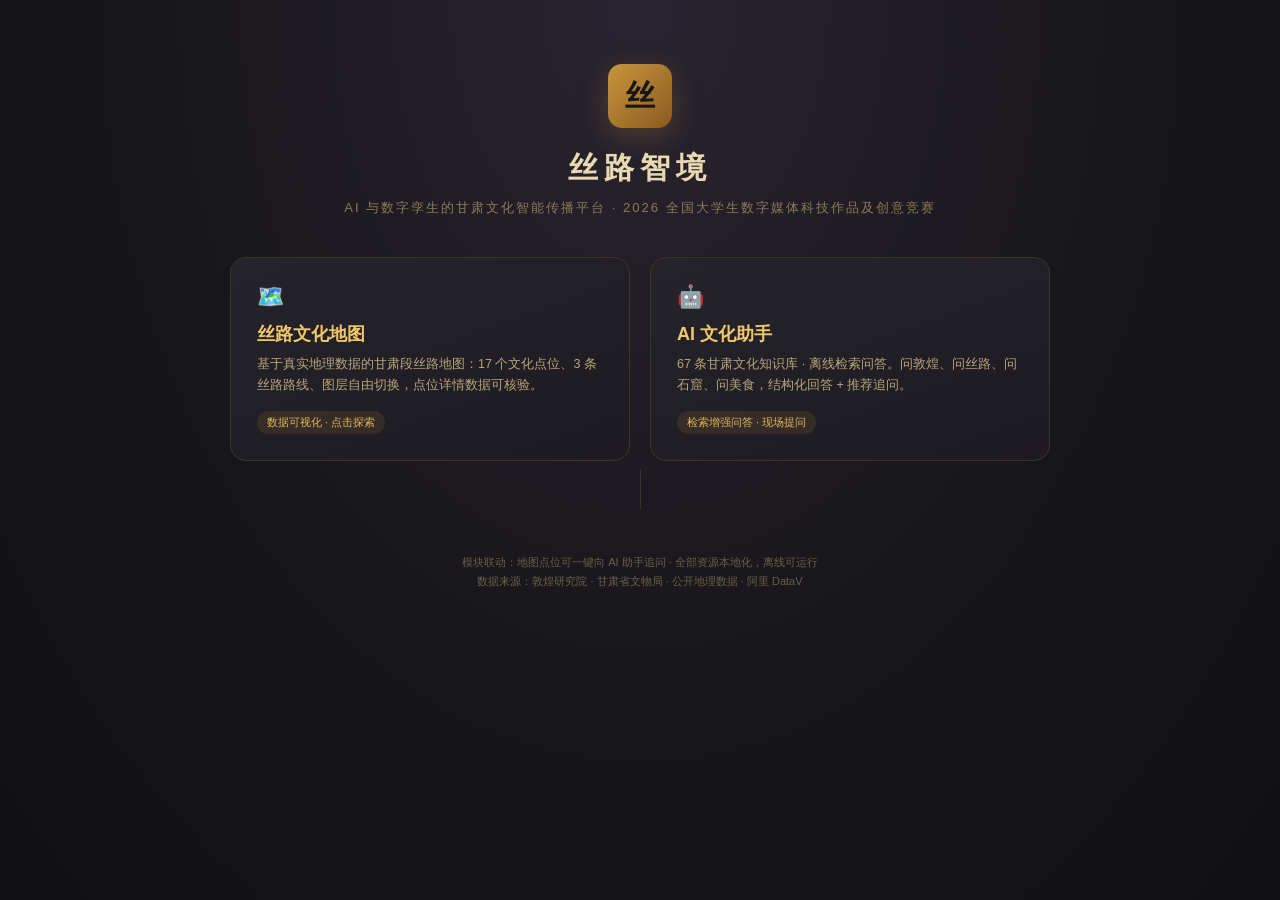
==== index.html @ 6a6a1966 "丝路智境在线版：门户 + 文化地图 + AI助手纯前端（67条知识库离线检索）" ====
<!DOCTYPE html>
<html lang="zh-CN">
<head>
<meta charset="UTF-8">
<meta name="viewport" content="width=device-width, initial-scale=1.0">
<title>丝路智境 · AI与数字孪生的甘肃文化智能传播平台</title>
<style>
  * { margin: 0; padding: 0; box-sizing: border-box; }
  body {
    font-family: "PingFang SC", "Microsoft YaHei", sans-serif;
    background: radial-gradient(ellipse at 50% 0%, #2a2430 0%, #17161a 55%, #101014 100%);
    min-height: 100vh; color: #e8d9b0;
  }
  .wrap { max-width: 900px; margin: 0 auto; padding: 64px 24px 48px; }
  .mark {
    width: 64px; height: 64px; border-radius: 14px; margin: 0 auto 20px;
    background: linear-gradient(135deg, #c8963c, #8a5a1e); color: #17161a;
    display: flex; align-items: center; justify-content: center;
    font-size: 30px; font-weight: 800; box-shadow: 0 8px 30px rgba(200,150,60,.25);
  }
  h1 { text-align: center; font-size: 30px; letter-spacing: 6px; }
  .sub { text-align: center; color: #8a7a5a; font-size: 13px; margin: 10px 0 40px; letter-spacing: 2px; }
  .cards { display: flex; gap: 20px; flex-wrap: wrap; justify-content: center; }
  .card {
    flex: 1 1 260px; max-width: 400px; padding: 26px; border-radius: 16px;
    background: linear-gradient(160deg, #26242b, #1d1b21);
    border: 1px solid #3a3428; text-decoration: none; color: inherit;
    transition: transform .2s, border-color .2s;
  }
  .card:hover { transform: translateY(-4px); border-color: #c8963c; }
  .card .icon { font-size: 22px; color: #c8963c; margin-bottom: 12px; }
  .card h2 { font-size: 18px; color: #f0c76a; margin-bottom: 8px; }
  .card p { font-size: 12.5px; color: #b8a579; line-height: 1.7; }
  .card .tag {
    display: inline-block; margin-top: 14px; padding: 4px 10px; font-size: 11px;
    border-radius: 20px; background: rgba(200,150,60,.12); color: #e0b95a;
  }
  .foot { text-align: center; color: #6b5f45; font-size: 11px; margin-top: 44px; line-height: 1.8; }
  .line { width: 1px; height: 40px; margin: 8px auto; background: #3a3428; }
</style>
</head>
<body>
<div class="wrap">
  <div class="mark">丝</div>
  <h1>丝路智境</h1>
  <div class="sub">AI 与数字孪生的甘肃文化智能传播平台 · 2026 全国大学生数字媒体科技作品及创意竞赛</div>

  <div class="cards">
    <a class="card" href="map/">
      <div class="icon">🗺️</div>
      <h2>丝路文化地图</h2>
      <p>基于真实地理数据的甘肃段丝路地图：17 个文化点位、3 条丝路路线、图层自由切换，点位详情数据可核验。</p>
      <span class="tag">数据可视化 · 点击探索</span>
    </a>
    <a class="card" href="ai/">
      <div class="icon">🤖</div>
      <h2>AI 文化助手</h2>
      <p>67 条甘肃文化知识库 · 离线检索问答。问敦煌、问丝路、问石窟、问美食，结构化回答 + 推荐追问。</p>
      <span class="tag">检索增强问答 · 现场提问</span>
    </a>
  </div>

  <div class="line"></div>
  <div class="foot">
    模块联动：地图点位可一键向 AI 助手追问 · 全部资源本地化，离线可运行<br>
    数据来源：敦煌研究院 · 甘肃省文物局 · 公开地理数据 · 阿里 DataV
  </div>
</div>
</body>
</html>
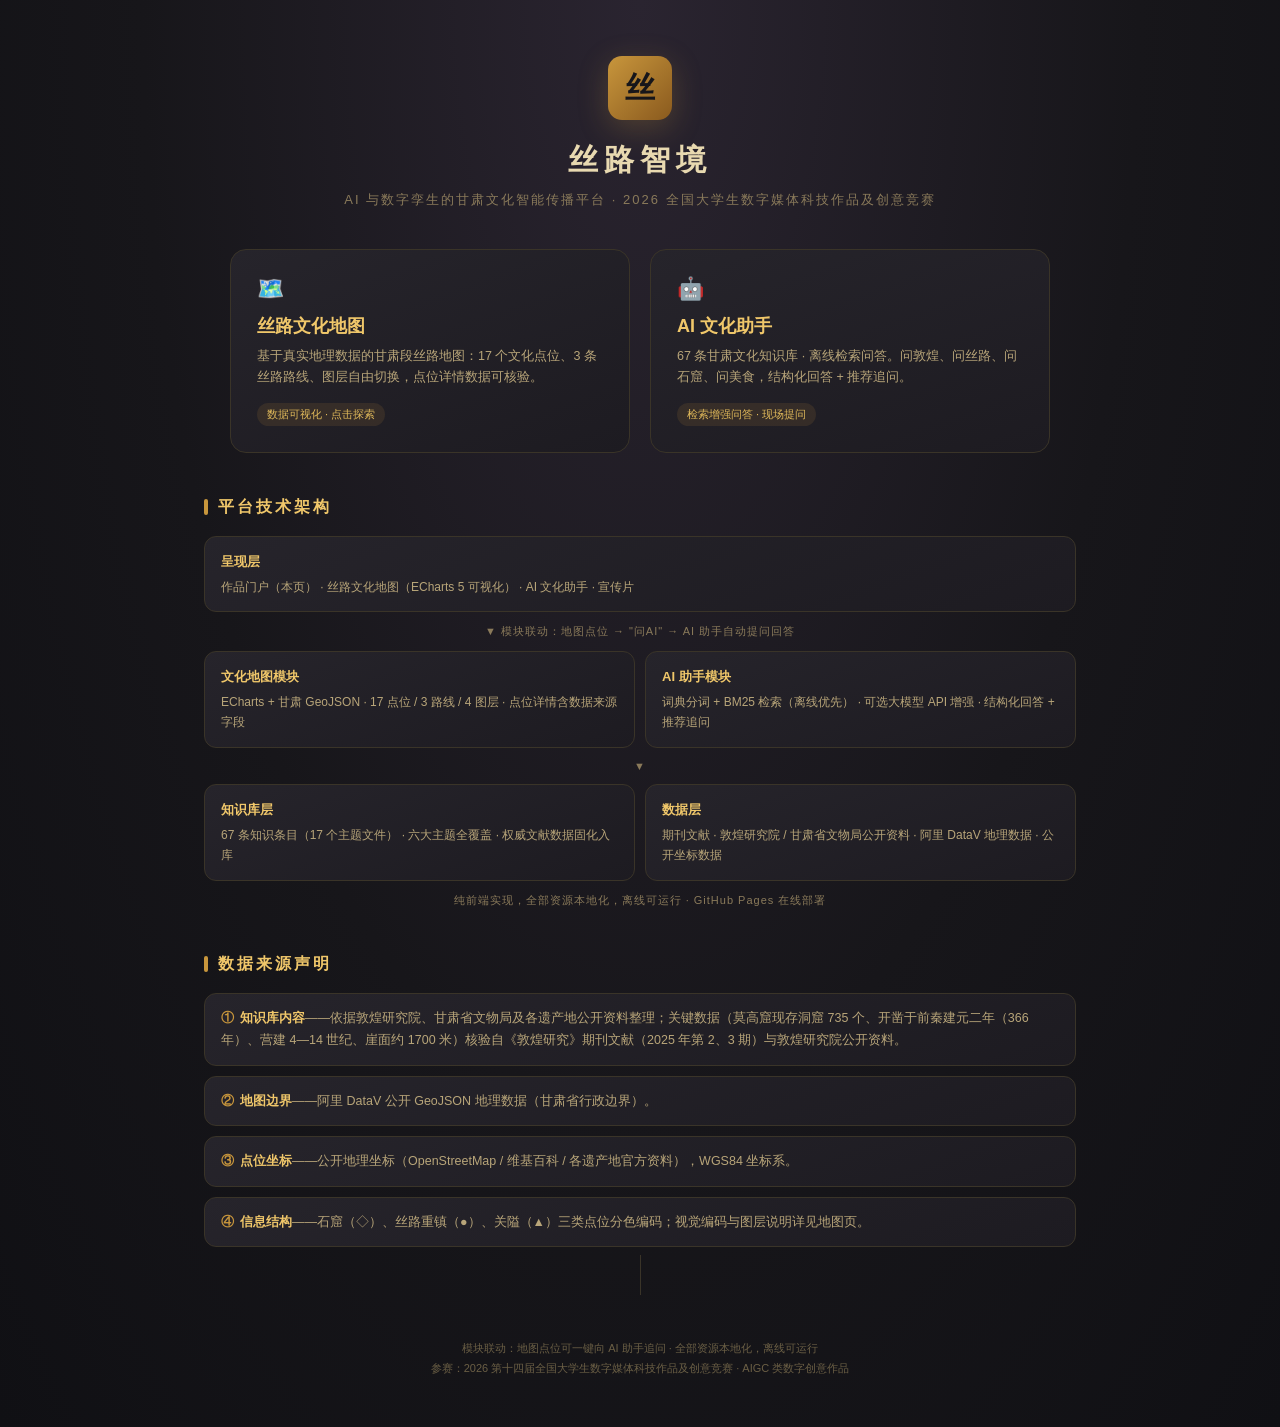
==== commit 9f4e37b2: "门户加技术架构+数据来源声明；地图加数据来源面板（17点位source）；AI加知识库覆盖说明" ====
--- a/index.html
+++ b/index.html
@@ -1,70 +1,128 @@
-<!DOCTYPE html>
-<html lang="zh-CN">
-<head>
-<meta charset="UTF-8">
-<meta name="viewport" content="width=device-width, initial-scale=1.0">
-<title>丝路智境 · AI与数字孪生的甘肃文化智能传播平台</title>
-<style>
-  * { margin: 0; padding: 0; box-sizing: border-box; }
-  body {
-    font-family: "PingFang SC", "Microsoft YaHei", sans-serif;
-    background: radial-gradient(ellipse at 50% 0%, #2a2430 0%, #17161a 55%, #101014 100%);
-    min-height: 100vh; color: #e8d9b0;
-  }
-  .wrap { max-width: 900px; margin: 0 auto; padding: 64px 24px 48px; }
-  .mark {
-    width: 64px; height: 64px; border-radius: 14px; margin: 0 auto 20px;
-    background: linear-gradient(135deg, #c8963c, #8a5a1e); color: #17161a;
-    display: flex; align-items: center; justify-content: center;
-    font-size: 30px; font-weight: 800; box-shadow: 0 8px 30px rgba(200,150,60,.25);
-  }
-  h1 { text-align: center; font-size: 30px; letter-spacing: 6px; }
-  .sub { text-align: center; color: #8a7a5a; font-size: 13px; margin: 10px 0 40px; letter-spacing: 2px; }
-  .cards { display: flex; gap: 20px; flex-wrap: wrap; justify-content: center; }
-  .card {
-    flex: 1 1 260px; max-width: 400px; padding: 26px; border-radius: 16px;
-    background: linear-gradient(160deg, #26242b, #1d1b21);
-    border: 1px solid #3a3428; text-decoration: none; color: inherit;
-    transition: transform .2s, border-color .2s;
-  }
-  .card:hover { transform: translateY(-4px); border-color: #c8963c; }
-  .card .icon { font-size: 22px; color: #c8963c; margin-bottom: 12px; }
-  .card h2 { font-size: 18px; color: #f0c76a; margin-bottom: 8px; }
-  .card p { font-size: 12.5px; color: #b8a579; line-height: 1.7; }
-  .card .tag {
-    display: inline-block; margin-top: 14px; padding: 4px 10px; font-size: 11px;
-    border-radius: 20px; background: rgba(200,150,60,.12); color: #e0b95a;
-  }
-  .foot { text-align: center; color: #6b5f45; font-size: 11px; margin-top: 44px; line-height: 1.8; }
-  .line { width: 1px; height: 40px; margin: 8px auto; background: #3a3428; }
-</style>
-</head>
-<body>
-<div class="wrap">
-  <div class="mark">丝</div>
-  <h1>丝路智境</h1>
-  <div class="sub">AI 与数字孪生的甘肃文化智能传播平台 · 2026 全国大学生数字媒体科技作品及创意竞赛</div>
-
-  <div class="cards">
-    <a class="card" href="map/">
-      <div class="icon">🗺️</div>
-      <h2>丝路文化地图</h2>
-      <p>基于真实地理数据的甘肃段丝路地图：17 个文化点位、3 条丝路路线、图层自由切换，点位详情数据可核验。</p>
-      <span class="tag">数据可视化 · 点击探索</span>
-    </a>
-    <a class="card" href="ai/">
-      <div class="icon">🤖</div>
-      <h2>AI 文化助手</h2>
-      <p>67 条甘肃文化知识库 · 离线检索问答。问敦煌、问丝路、问石窟、问美食，结构化回答 + 推荐追问。</p>
-      <span class="tag">检索增强问答 · 现场提问</span>
-    </a>
-  </div>
-
-  <div class="line"></div>
-  <div class="foot">
-    模块联动：地图点位可一键向 AI 助手追问 · 全部资源本地化，离线可运行<br>
-    数据来源：敦煌研究院 · 甘肃省文物局 · 公开地理数据 · 阿里 DataV
-  </div>
-</div>
-</body>
-</html>
+<!DOCTYPE html>
+<html lang="zh-CN">
+<head>
+<meta charset="UTF-8">
+<meta name="viewport" content="width=device-width, initial-scale=1.0">
+<title>丝路智境 · AI与数字孪生的甘肃文化智能传播平台</title>
+<style>
+  * { margin: 0; padding: 0; box-sizing: border-box; }
+  body {
+    font-family: "PingFang SC", "Microsoft YaHei", sans-serif;
+    background: radial-gradient(ellipse at 50% 0%, #2a2430 0%, #17161a 55%, #101014 100%);
+    min-height: 100vh; color: #e8d9b0;
+  }
+  .wrap { max-width: 920px; margin: 0 auto; padding: 56px 24px 48px; }
+  .mark {
+    width: 64px; height: 64px; border-radius: 14px; margin: 0 auto 20px;
+    background: linear-gradient(135deg, #c8963c, #8a5a1e); color: #17161a;
+    display: flex; align-items: center; justify-content: center;
+    font-size: 30px; font-weight: 800; box-shadow: 0 8px 30px rgba(200,150,60,.25);
+  }
+  h1 { text-align: center; font-size: 30px; letter-spacing: 6px; }
+  .sub { text-align: center; color: #8a7a5a; font-size: 13px; margin: 10px 0 40px; letter-spacing: 2px; }
+  .cards { display: flex; gap: 20px; flex-wrap: wrap; justify-content: center; }
+  .card {
+    flex: 1 1 260px; max-width: 400px; padding: 26px; border-radius: 16px;
+    background: linear-gradient(160deg, #26242b, #1d1b21);
+    border: 1px solid #3a3428; text-decoration: none; color: inherit;
+    transition: transform .2s, border-color .2s;
+  }
+  .card:hover { transform: translateY(-4px); border-color: #c8963c; }
+  .card .icon { font-size: 22px; color: #c8963c; margin-bottom: 12px; }
+  .card h2 { font-size: 18px; color: #f0c76a; margin-bottom: 8px; }
+  .card p { font-size: 12.5px; color: #b8a579; line-height: 1.7; }
+  .card .tag {
+    display: inline-block; margin-top: 14px; padding: 4px 10px; font-size: 11px;
+    border-radius: 20px; background: rgba(200,150,60,.12); color: #e0b95a;
+  }
+  .sec { margin-top: 44px; }
+  .sec h2 {
+    font-size: 16px; color: #f0c76a; letter-spacing: 3px; margin-bottom: 18px;
+    display: flex; align-items: center; gap: 10px;
+  }
+  .sec h2::before { content: ""; width: 4px; height: 16px; background: #c8963c; border-radius: 2px; }
+  /* 技术架构图 */
+  .arch { display: flex; flex-direction: column; gap: 10px; }
+  .arch-row { display: flex; gap: 10px; flex-wrap: wrap; }
+  .arch-item {
+    flex: 1 1 0; min-width: 150px; padding: 14px 16px; border-radius: 12px;
+    background: linear-gradient(160deg, #26242b, #1d1b21);
+    border: 1px solid #3a3428; font-size: 12px; line-height: 1.7; color: #b8a579;
+  }
+  .arch-item b { color: #f0c76a; font-size: 13px; display: block; margin-bottom: 4px; }
+  .arch-link {
+    text-align: center; color: #8a7a5a; font-size: 11px; padding: 2px 0; letter-spacing: 1px;
+  }
+  .arch-link .a { color: #c8963c; }
+  /* 数据来源 */
+  .src-list { display: flex; flex-direction: column; gap: 10px; }
+  .src-item {
+    padding: 13px 16px; border-radius: 12px; font-size: 12.5px; line-height: 1.8;
+    background: linear-gradient(160deg, #26242b, #1d1b21); border: 1px solid #3a3428;
+    color: #b8a579;
+  }
+  .src-item b { color: #f0c76a; }
+  .src-item .n { color: #c8963c; font-weight: 700; margin-right: 6px; }
+  .foot { text-align: center; color: #6b5f45; font-size: 11px; margin-top: 44px; line-height: 1.8; }
+  .line { width: 1px; height: 40px; margin: 8px auto; background: #3a3428; }
+</style>
+</head>
+<body>
+<div class="wrap">
+  <div class="mark">丝</div>
+  <h1>丝路智境</h1>
+  <div class="sub">AI 与数字孪生的甘肃文化智能传播平台 · 2026 全国大学生数字媒体科技作品及创意竞赛</div>
+
+  <div class="cards">
+    <a class="card" href="map/">
+      <div class="icon">🗺️</div>
+      <h2>丝路文化地图</h2>
+      <p>基于真实地理数据的甘肃段丝路地图：17 个文化点位、3 条丝路路线、图层自由切换，点位详情数据可核验。</p>
+      <span class="tag">数据可视化 · 点击探索</span>
+    </a>
+    <a class="card" href="ai/">
+      <div class="icon">🤖</div>
+      <h2>AI 文化助手</h2>
+      <p>67 条甘肃文化知识库 · 离线检索问答。问敦煌、问丝路、问石窟、问美食，结构化回答 + 推荐追问。</p>
+      <span class="tag">检索增强问答 · 现场提问</span>
+    </a>
+  </div>
+
+  <div class="sec">
+    <h2>平台技术架构</h2>
+    <div class="arch">
+      <div class="arch-row">
+        <div class="arch-item"><b>呈现层</b>作品门户（本页） · 丝路文化地图（ECharts 5 可视化） · AI 文化助手 · 宣传片</div>
+      </div>
+      <div class="arch-link">▼ 模块联动：地图点位 → "问AI" → AI 助手自动提问回答</div>
+      <div class="arch-row">
+        <div class="arch-item"><b>文化地图模块</b>ECharts + 甘肃 GeoJSON · 17 点位 / 3 路线 / 4 图层 · 点位详情含数据来源字段</div>
+        <div class="arch-item"><b>AI 助手模块</b>词典分词 + BM25 检索（离线优先） · 可选大模型 API 增强 · 结构化回答 + 推荐追问</div>
+      </div>
+      <div class="arch-link">▼</div>
+      <div class="arch-row">
+        <div class="arch-item"><b>知识库层</b>67 条知识条目（17 个主题文件） · 六大主题全覆盖 · 权威文献数据固化入库</div>
+        <div class="arch-item"><b>数据层</b>期刊文献 · 敦煌研究院 / 甘肃省文物局公开资料 · 阿里 DataV 地理数据 · 公开坐标数据</div>
+      </div>
+      <div class="arch-link">纯前端实现，全部资源本地化，离线可运行 · GitHub Pages 在线部署</div>
+    </div>
+  </div>
+
+  <div class="sec">
+    <h2>数据来源声明</h2>
+    <div class="src-list">
+      <div class="src-item"><span class="n">①</span><b>知识库内容</b>——依据敦煌研究院、甘肃省文物局及各遗产地公开资料整理；关键数据（莫高窟现存洞窟 735 个、开凿于前秦建元二年（366 年）、营建 4—14 世纪、崖面约 1700 米）核验自《敦煌研究》期刊文献（2025 年第 2、3 期）与敦煌研究院公开资料。</div>
+      <div class="src-item"><span class="n">②</span><b>地图边界</b>——阿里 DataV 公开 GeoJSON 地理数据（甘肃省行政边界）。</div>
+      <div class="src-item"><span class="n">③</span><b>点位坐标</b>——公开地理坐标（OpenStreetMap / 维基百科 / 各遗产地官方资料），WGS84 坐标系。</div>
+      <div class="src-item"><span class="n">④</span><b>信息结构</b>——石窟（◇）、丝路重镇（●）、关隘（▲）三类点位分色编码；视觉编码与图层说明详见地图页。</div>
+    </div>
+  </div>
+
+  <div class="line"></div>
+  <div class="foot">
+    模块联动：地图点位可一键向 AI 助手追问 · 全部资源本地化，离线可运行<br>
+    参赛：2026 第十四届全国大学生数字媒体科技作品及创意竞赛 · AIGC 类数字创意作品
+  </div>
+</div>
+</body>
+</html>
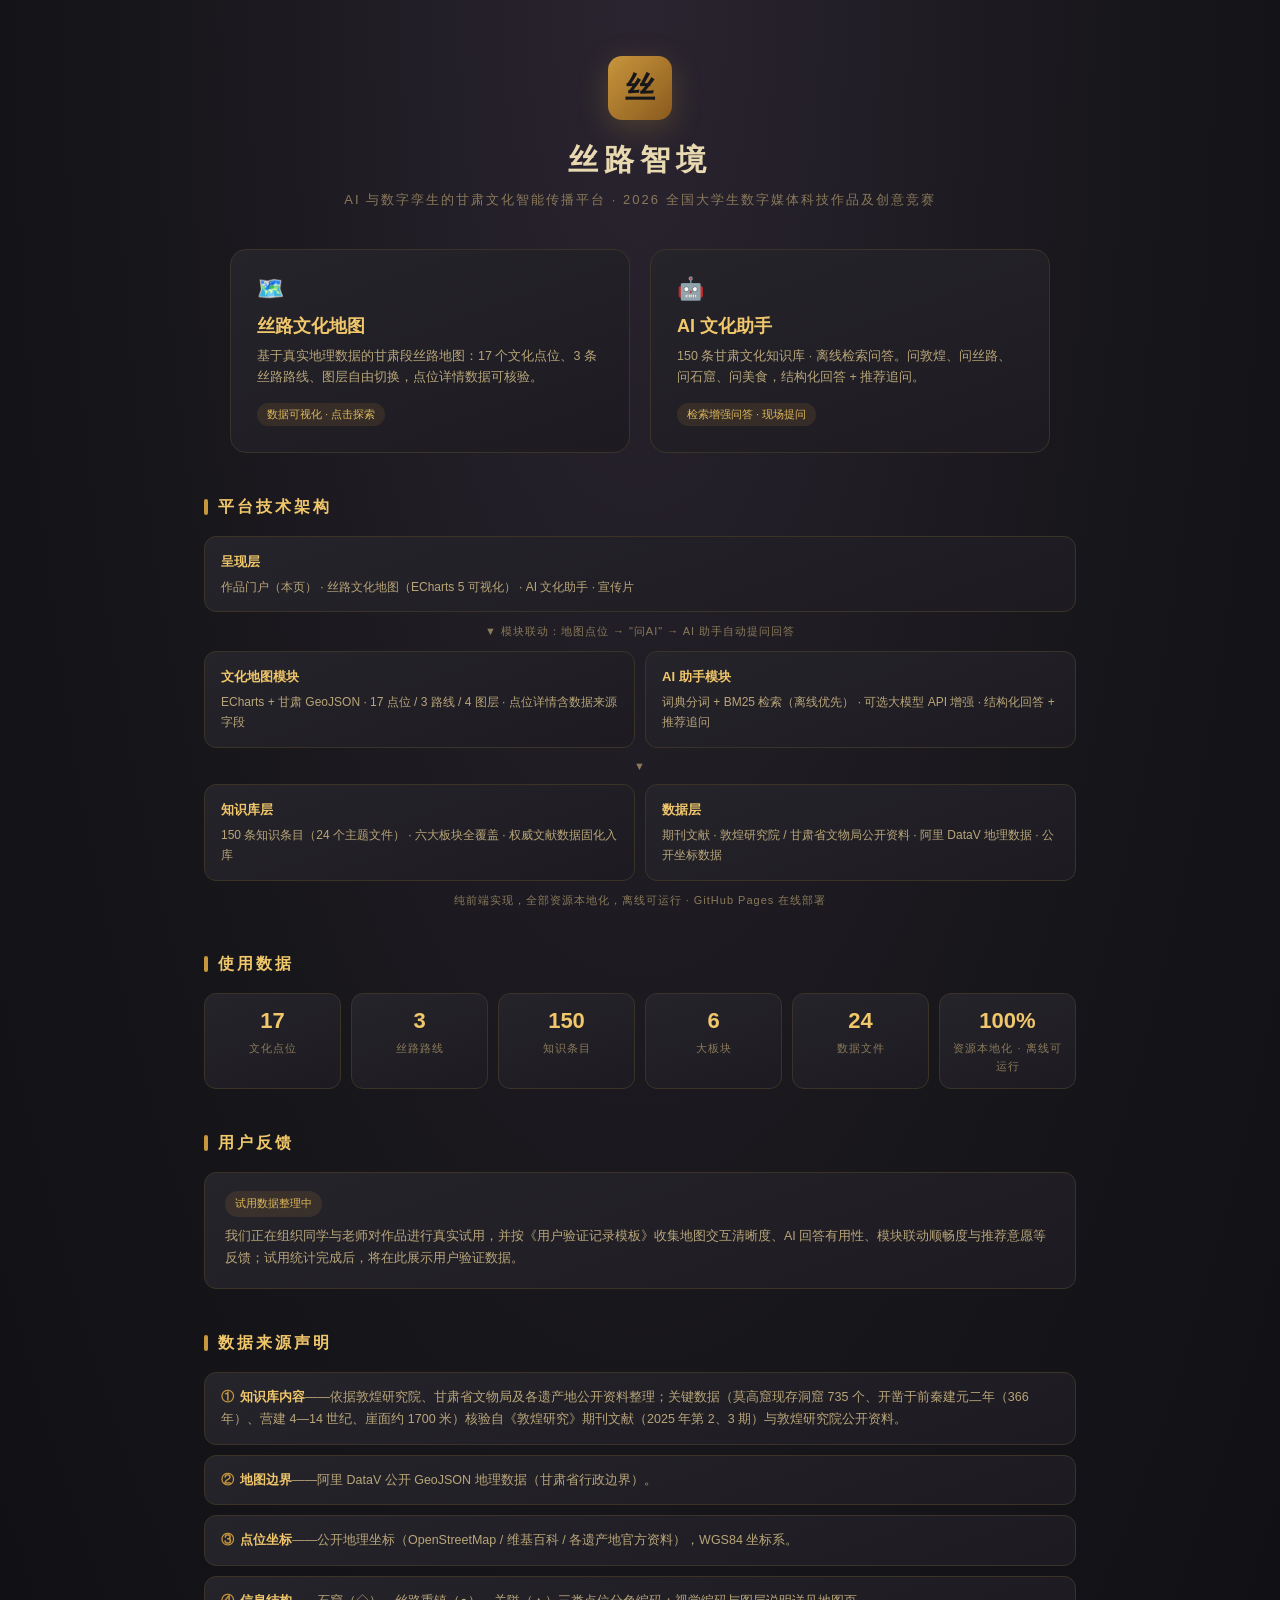
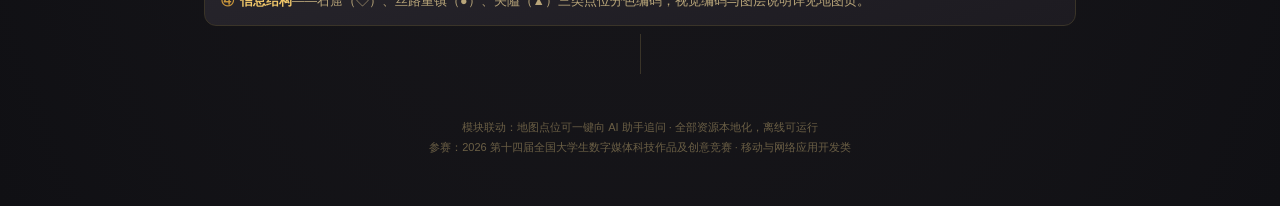
==== commit 2ee2ce1e: "知识库扩充至150条(24文件)；门户加使用数据条与用户反馈模块；AI页150条覆盖说明；地图数据来源面板与宣传片素材同步" ====
--- a/index.html
+++ b/index.html
@@ -1,128 +1,166 @@
-<!DOCTYPE html>
-<html lang="zh-CN">
-<head>
-<meta charset="UTF-8">
-<meta name="viewport" content="width=device-width, initial-scale=1.0">
-<title>丝路智境 · AI与数字孪生的甘肃文化智能传播平台</title>
-<style>
-  * { margin: 0; padding: 0; box-sizing: border-box; }
-  body {
-    font-family: "PingFang SC", "Microsoft YaHei", sans-serif;
-    background: radial-gradient(ellipse at 50% 0%, #2a2430 0%, #17161a 55%, #101014 100%);
-    min-height: 100vh; color: #e8d9b0;
-  }
-  .wrap { max-width: 920px; margin: 0 auto; padding: 56px 24px 48px; }
-  .mark {
-    width: 64px; height: 64px; border-radius: 14px; margin: 0 auto 20px;
-    background: linear-gradient(135deg, #c8963c, #8a5a1e); color: #17161a;
-    display: flex; align-items: center; justify-content: center;
-    font-size: 30px; font-weight: 800; box-shadow: 0 8px 30px rgba(200,150,60,.25);
-  }
-  h1 { text-align: center; font-size: 30px; letter-spacing: 6px; }
-  .sub { text-align: center; color: #8a7a5a; font-size: 13px; margin: 10px 0 40px; letter-spacing: 2px; }
-  .cards { display: flex; gap: 20px; flex-wrap: wrap; justify-content: center; }
-  .card {
-    flex: 1 1 260px; max-width: 400px; padding: 26px; border-radius: 16px;
-    background: linear-gradient(160deg, #26242b, #1d1b21);
-    border: 1px solid #3a3428; text-decoration: none; color: inherit;
-    transition: transform .2s, border-color .2s;
-  }
-  .card:hover { transform: translateY(-4px); border-color: #c8963c; }
-  .card .icon { font-size: 22px; color: #c8963c; margin-bottom: 12px; }
-  .card h2 { font-size: 18px; color: #f0c76a; margin-bottom: 8px; }
-  .card p { font-size: 12.5px; color: #b8a579; line-height: 1.7; }
-  .card .tag {
-    display: inline-block; margin-top: 14px; padding: 4px 10px; font-size: 11px;
-    border-radius: 20px; background: rgba(200,150,60,.12); color: #e0b95a;
-  }
-  .sec { margin-top: 44px; }
-  .sec h2 {
-    font-size: 16px; color: #f0c76a; letter-spacing: 3px; margin-bottom: 18px;
-    display: flex; align-items: center; gap: 10px;
-  }
-  .sec h2::before { content: ""; width: 4px; height: 16px; background: #c8963c; border-radius: 2px; }
-  /* 技术架构图 */
-  .arch { display: flex; flex-direction: column; gap: 10px; }
-  .arch-row { display: flex; gap: 10px; flex-wrap: wrap; }
-  .arch-item {
-    flex: 1 1 0; min-width: 150px; padding: 14px 16px; border-radius: 12px;
-    background: linear-gradient(160deg, #26242b, #1d1b21);
-    border: 1px solid #3a3428; font-size: 12px; line-height: 1.7; color: #b8a579;
-  }
-  .arch-item b { color: #f0c76a; font-size: 13px; display: block; margin-bottom: 4px; }
-  .arch-link {
-    text-align: center; color: #8a7a5a; font-size: 11px; padding: 2px 0; letter-spacing: 1px;
-  }
-  .arch-link .a { color: #c8963c; }
-  /* 数据来源 */
-  .src-list { display: flex; flex-direction: column; gap: 10px; }
-  .src-item {
-    padding: 13px 16px; border-radius: 12px; font-size: 12.5px; line-height: 1.8;
-    background: linear-gradient(160deg, #26242b, #1d1b21); border: 1px solid #3a3428;
-    color: #b8a579;
-  }
-  .src-item b { color: #f0c76a; }
-  .src-item .n { color: #c8963c; font-weight: 700; margin-right: 6px; }
-  .foot { text-align: center; color: #6b5f45; font-size: 11px; margin-top: 44px; line-height: 1.8; }
-  .line { width: 1px; height: 40px; margin: 8px auto; background: #3a3428; }
-</style>
-</head>
-<body>
-<div class="wrap">
-  <div class="mark">丝</div>
-  <h1>丝路智境</h1>
-  <div class="sub">AI 与数字孪生的甘肃文化智能传播平台 · 2026 全国大学生数字媒体科技作品及创意竞赛</div>
-
-  <div class="cards">
-    <a class="card" href="map/">
-      <div class="icon">🗺️</div>
-      <h2>丝路文化地图</h2>
-      <p>基于真实地理数据的甘肃段丝路地图：17 个文化点位、3 条丝路路线、图层自由切换，点位详情数据可核验。</p>
-      <span class="tag">数据可视化 · 点击探索</span>
-    </a>
-    <a class="card" href="ai/">
-      <div class="icon">🤖</div>
-      <h2>AI 文化助手</h2>
-      <p>67 条甘肃文化知识库 · 离线检索问答。问敦煌、问丝路、问石窟、问美食，结构化回答 + 推荐追问。</p>
-      <span class="tag">检索增强问答 · 现场提问</span>
-    </a>
-  </div>
-
-  <div class="sec">
-    <h2>平台技术架构</h2>
-    <div class="arch">
-      <div class="arch-row">
-        <div class="arch-item"><b>呈现层</b>作品门户（本页） · 丝路文化地图（ECharts 5 可视化） · AI 文化助手 · 宣传片</div>
-      </div>
-      <div class="arch-link">▼ 模块联动：地图点位 → "问AI" → AI 助手自动提问回答</div>
-      <div class="arch-row">
-        <div class="arch-item"><b>文化地图模块</b>ECharts + 甘肃 GeoJSON · 17 点位 / 3 路线 / 4 图层 · 点位详情含数据来源字段</div>
-        <div class="arch-item"><b>AI 助手模块</b>词典分词 + BM25 检索（离线优先） · 可选大模型 API 增强 · 结构化回答 + 推荐追问</div>
-      </div>
-      <div class="arch-link">▼</div>
-      <div class="arch-row">
-        <div class="arch-item"><b>知识库层</b>67 条知识条目（17 个主题文件） · 六大主题全覆盖 · 权威文献数据固化入库</div>
-        <div class="arch-item"><b>数据层</b>期刊文献 · 敦煌研究院 / 甘肃省文物局公开资料 · 阿里 DataV 地理数据 · 公开坐标数据</div>
-      </div>
-      <div class="arch-link">纯前端实现，全部资源本地化，离线可运行 · GitHub Pages 在线部署</div>
-    </div>
-  </div>
-
-  <div class="sec">
-    <h2>数据来源声明</h2>
-    <div class="src-list">
-      <div class="src-item"><span class="n">①</span><b>知识库内容</b>——依据敦煌研究院、甘肃省文物局及各遗产地公开资料整理；关键数据（莫高窟现存洞窟 735 个、开凿于前秦建元二年（366 年）、营建 4—14 世纪、崖面约 1700 米）核验自《敦煌研究》期刊文献（2025 年第 2、3 期）与敦煌研究院公开资料。</div>
-      <div class="src-item"><span class="n">②</span><b>地图边界</b>——阿里 DataV 公开 GeoJSON 地理数据（甘肃省行政边界）。</div>
-      <div class="src-item"><span class="n">③</span><b>点位坐标</b>——公开地理坐标（OpenStreetMap / 维基百科 / 各遗产地官方资料），WGS84 坐标系。</div>
-      <div class="src-item"><span class="n">④</span><b>信息结构</b>——石窟（◇）、丝路重镇（●）、关隘（▲）三类点位分色编码；视觉编码与图层说明详见地图页。</div>
-    </div>
-  </div>
-
-  <div class="line"></div>
-  <div class="foot">
-    模块联动：地图点位可一键向 AI 助手追问 · 全部资源本地化，离线可运行<br>
-    参赛：2026 第十四届全国大学生数字媒体科技作品及创意竞赛 · AIGC 类数字创意作品
-  </div>
-</div>
-</body>
-</html>
+<!DOCTYPE html>
+<html lang="zh-CN">
+<head>
+<meta charset="UTF-8">
+<meta name="viewport" content="width=device-width, initial-scale=1.0">
+<title>丝路智境 · AI与数字孪生的甘肃文化智能传播平台</title>
+<style>
+  * { margin: 0; padding: 0; box-sizing: border-box; }
+  body {
+    font-family: "PingFang SC", "Microsoft YaHei", sans-serif;
+    background: radial-gradient(ellipse at 50% 0%, #2a2430 0%, #17161a 55%, #101014 100%);
+    min-height: 100vh; color: #e8d9b0;
+  }
+  .wrap { max-width: 920px; margin: 0 auto; padding: 56px 24px 48px; }
+  .mark {
+    width: 64px; height: 64px; border-radius: 14px; margin: 0 auto 20px;
+    background: linear-gradient(135deg, #c8963c, #8a5a1e); color: #17161a;
+    display: flex; align-items: center; justify-content: center;
+    font-size: 30px; font-weight: 800; box-shadow: 0 8px 30px rgba(200,150,60,.25);
+  }
+  h1 { text-align: center; font-size: 30px; letter-spacing: 6px; }
+  .sub { text-align: center; color: #8a7a5a; font-size: 13px; margin: 10px 0 40px; letter-spacing: 2px; }
+  .cards { display: flex; gap: 20px; flex-wrap: wrap; justify-content: center; }
+  .card {
+    flex: 1 1 260px; max-width: 400px; padding: 26px; border-radius: 16px;
+    background: linear-gradient(160deg, #26242b, #1d1b21);
+    border: 1px solid #3a3428; text-decoration: none; color: inherit;
+    transition: transform .2s, border-color .2s;
+  }
+  .card:hover { transform: translateY(-4px); border-color: #c8963c; }
+  .card .icon { font-size: 22px; color: #c8963c; margin-bottom: 12px; }
+  .card h2 { font-size: 18px; color: #f0c76a; margin-bottom: 8px; }
+  .card p { font-size: 12.5px; color: #b8a579; line-height: 1.7; }
+  .card .tag {
+    display: inline-block; margin-top: 14px; padding: 4px 10px; font-size: 11px;
+    border-radius: 20px; background: rgba(200,150,60,.12); color: #e0b95a;
+  }
+  .sec { margin-top: 44px; }
+  .sec h2 {
+    font-size: 16px; color: #f0c76a; letter-spacing: 3px; margin-bottom: 18px;
+    display: flex; align-items: center; gap: 10px;
+  }
+  .sec h2::before { content: ""; width: 4px; height: 16px; background: #c8963c; border-radius: 2px; }
+  /* 技术架构图 */
+  .arch { display: flex; flex-direction: column; gap: 10px; }
+  .arch-row { display: flex; gap: 10px; flex-wrap: wrap; }
+  .arch-item {
+    flex: 1 1 0; min-width: 150px; padding: 14px 16px; border-radius: 12px;
+    background: linear-gradient(160deg, #26242b, #1d1b21);
+    border: 1px solid #3a3428; font-size: 12px; line-height: 1.7; color: #b8a579;
+  }
+  .arch-item b { color: #f0c76a; font-size: 13px; display: block; margin-bottom: 4px; }
+  .arch-link {
+    text-align: center; color: #8a7a5a; font-size: 11px; padding: 2px 0; letter-spacing: 1px;
+  }
+  .arch-link .a { color: #c8963c; }
+  /* 数据来源 */
+  .src-list { display: flex; flex-direction: column; gap: 10px; }
+  .src-item {
+    padding: 13px 16px; border-radius: 12px; font-size: 12.5px; line-height: 1.8;
+    background: linear-gradient(160deg, #26242b, #1d1b21); border: 1px solid #3a3428;
+    color: #b8a579;
+  }
+  .src-item b { color: #f0c76a; }
+  .src-item .n { color: #c8963c; font-weight: 700; margin-right: 6px; }
+  .foot { text-align: center; color: #6b5f45; font-size: 11px; margin-top: 44px; line-height: 1.8; }
+  .line { width: 1px; height: 40px; margin: 8px auto; background: #3a3428; }
+  /* 使用数据条 */
+  .stat-row { display: flex; flex-wrap: wrap; gap: 10px; }
+  .stat-chip {
+    flex: 1 1 120px; padding: 14px 10px; border-radius: 12px; text-align: center;
+    background: linear-gradient(160deg, #26242b, #1d1b21); border: 1px solid #3a3428;
+  }
+  .stat-chip b { display: block; font-size: 22px; color: #f0c76a; margin-bottom: 4px; }
+  .stat-chip span { font-size: 11px; color: #8a7a5a; letter-spacing: 1px; }
+  /* 用户反馈 */
+  .fb-card {
+    padding: 18px 20px; border-radius: 12px;
+    background: linear-gradient(160deg, #26242b, #1d1b21); border: 1px solid #3a3428;
+    font-size: 12.5px; line-height: 1.8; color: #b8a579;
+  }
+  .fb-badge {
+    display: inline-block; padding: 3px 10px; margin-bottom: 8px; font-size: 11px;
+    border-radius: 20px; background: rgba(200,150,60,.12); color: #e0b95a;
+  }
+</style>
+</head>
+<body>
+<div class="wrap">
+  <div class="mark">丝</div>
+  <h1>丝路智境</h1>
+  <div class="sub">AI 与数字孪生的甘肃文化智能传播平台 · 2026 全国大学生数字媒体科技作品及创意竞赛</div>
+
+  <div class="cards">
+    <a class="card" href="map/">
+      <div class="icon">🗺️</div>
+      <h2>丝路文化地图</h2>
+      <p>基于真实地理数据的甘肃段丝路地图：17 个文化点位、3 条丝路路线、图层自由切换，点位详情数据可核验。</p>
+      <span class="tag">数据可视化 · 点击探索</span>
+    </a>
+    <a class="card" href="ai/">
+      <div class="icon">🤖</div>
+      <h2>AI 文化助手</h2>
+      <p>150 条甘肃文化知识库 · 离线检索问答。问敦煌、问丝路、问石窟、问美食，结构化回答 + 推荐追问。</p>
+      <span class="tag">检索增强问答 · 现场提问</span>
+    </a>
+  </div>
+
+  <div class="sec">
+    <h2>平台技术架构</h2>
+    <div class="arch">
+      <div class="arch-row">
+        <div class="arch-item"><b>呈现层</b>作品门户（本页） · 丝路文化地图（ECharts 5 可视化） · AI 文化助手 · 宣传片</div>
+      </div>
+      <div class="arch-link">▼ 模块联动：地图点位 → "问AI" → AI 助手自动提问回答</div>
+      <div class="arch-row">
+        <div class="arch-item"><b>文化地图模块</b>ECharts + 甘肃 GeoJSON · 17 点位 / 3 路线 / 4 图层 · 点位详情含数据来源字段</div>
+        <div class="arch-item"><b>AI 助手模块</b>词典分词 + BM25 检索（离线优先） · 可选大模型 API 增强 · 结构化回答 + 推荐追问</div>
+      </div>
+      <div class="arch-link">▼</div>
+      <div class="arch-row">
+        <div class="arch-item"><b>知识库层</b>150 条知识条目（24 个主题文件） · 六大板块全覆盖 · 权威文献数据固化入库</div>
+        <div class="arch-item"><b>数据层</b>期刊文献 · 敦煌研究院 / 甘肃省文物局公开资料 · 阿里 DataV 地理数据 · 公开坐标数据</div>
+      </div>
+      <div class="arch-link">纯前端实现，全部资源本地化，离线可运行 · GitHub Pages 在线部署</div>
+    </div>
+  </div>
+
+  <div class="sec">
+    <h2>使用数据</h2>
+    <div class="stat-row">
+      <div class="stat-chip"><b>17</b><span>文化点位</span></div>
+      <div class="stat-chip"><b>3</b><span>丝路路线</span></div>
+      <div class="stat-chip"><b>150</b><span>知识条目</span></div>
+      <div class="stat-chip"><b>6</b><span>大板块</span></div>
+      <div class="stat-chip"><b>24</b><span>数据文件</span></div>
+      <div class="stat-chip"><b>100%</b><span>资源本地化 · 离线可运行</span></div>
+    </div>
+  </div>
+
+  <div class="sec">
+    <h2>用户反馈</h2>
+    <div class="fb-card">
+      <span class="fb-badge">试用数据整理中</span>
+      <p>我们正在组织同学与老师对作品进行真实试用，并按《用户验证记录模板》收集地图交互清晰度、AI 回答有用性、模块联动顺畅度与推荐意愿等反馈；试用统计完成后，将在此展示用户验证数据。</p>
+    </div>
+  </div>
+
+  <div class="sec">
+    <h2>数据来源声明</h2>
+    <div class="src-list">
+      <div class="src-item"><span class="n">①</span><b>知识库内容</b>——依据敦煌研究院、甘肃省文物局及各遗产地公开资料整理；关键数据（莫高窟现存洞窟 735 个、开凿于前秦建元二年（366 年）、营建 4—14 世纪、崖面约 1700 米）核验自《敦煌研究》期刊文献（2025 年第 2、3 期）与敦煌研究院公开资料。</div>
+      <div class="src-item"><span class="n">②</span><b>地图边界</b>——阿里 DataV 公开 GeoJSON 地理数据（甘肃省行政边界）。</div>
+      <div class="src-item"><span class="n">③</span><b>点位坐标</b>——公开地理坐标（OpenStreetMap / 维基百科 / 各遗产地官方资料），WGS84 坐标系。</div>
+      <div class="src-item"><span class="n">④</span><b>信息结构</b>——石窟（◇）、丝路重镇（●）、关隘（▲）三类点位分色编码；视觉编码与图层说明详见地图页。</div>
+    </div>
+  </div>
+
+  <div class="line"></div>
+  <div class="foot">
+    模块联动：地图点位可一键向 AI 助手追问 · 全部资源本地化，离线可运行<br>
+    参赛：2026 第十四届全国大学生数字媒体科技作品及创意竞赛 · 移动与网络应用开发类
+  </div>
+</div>
+</body>
+</html>
